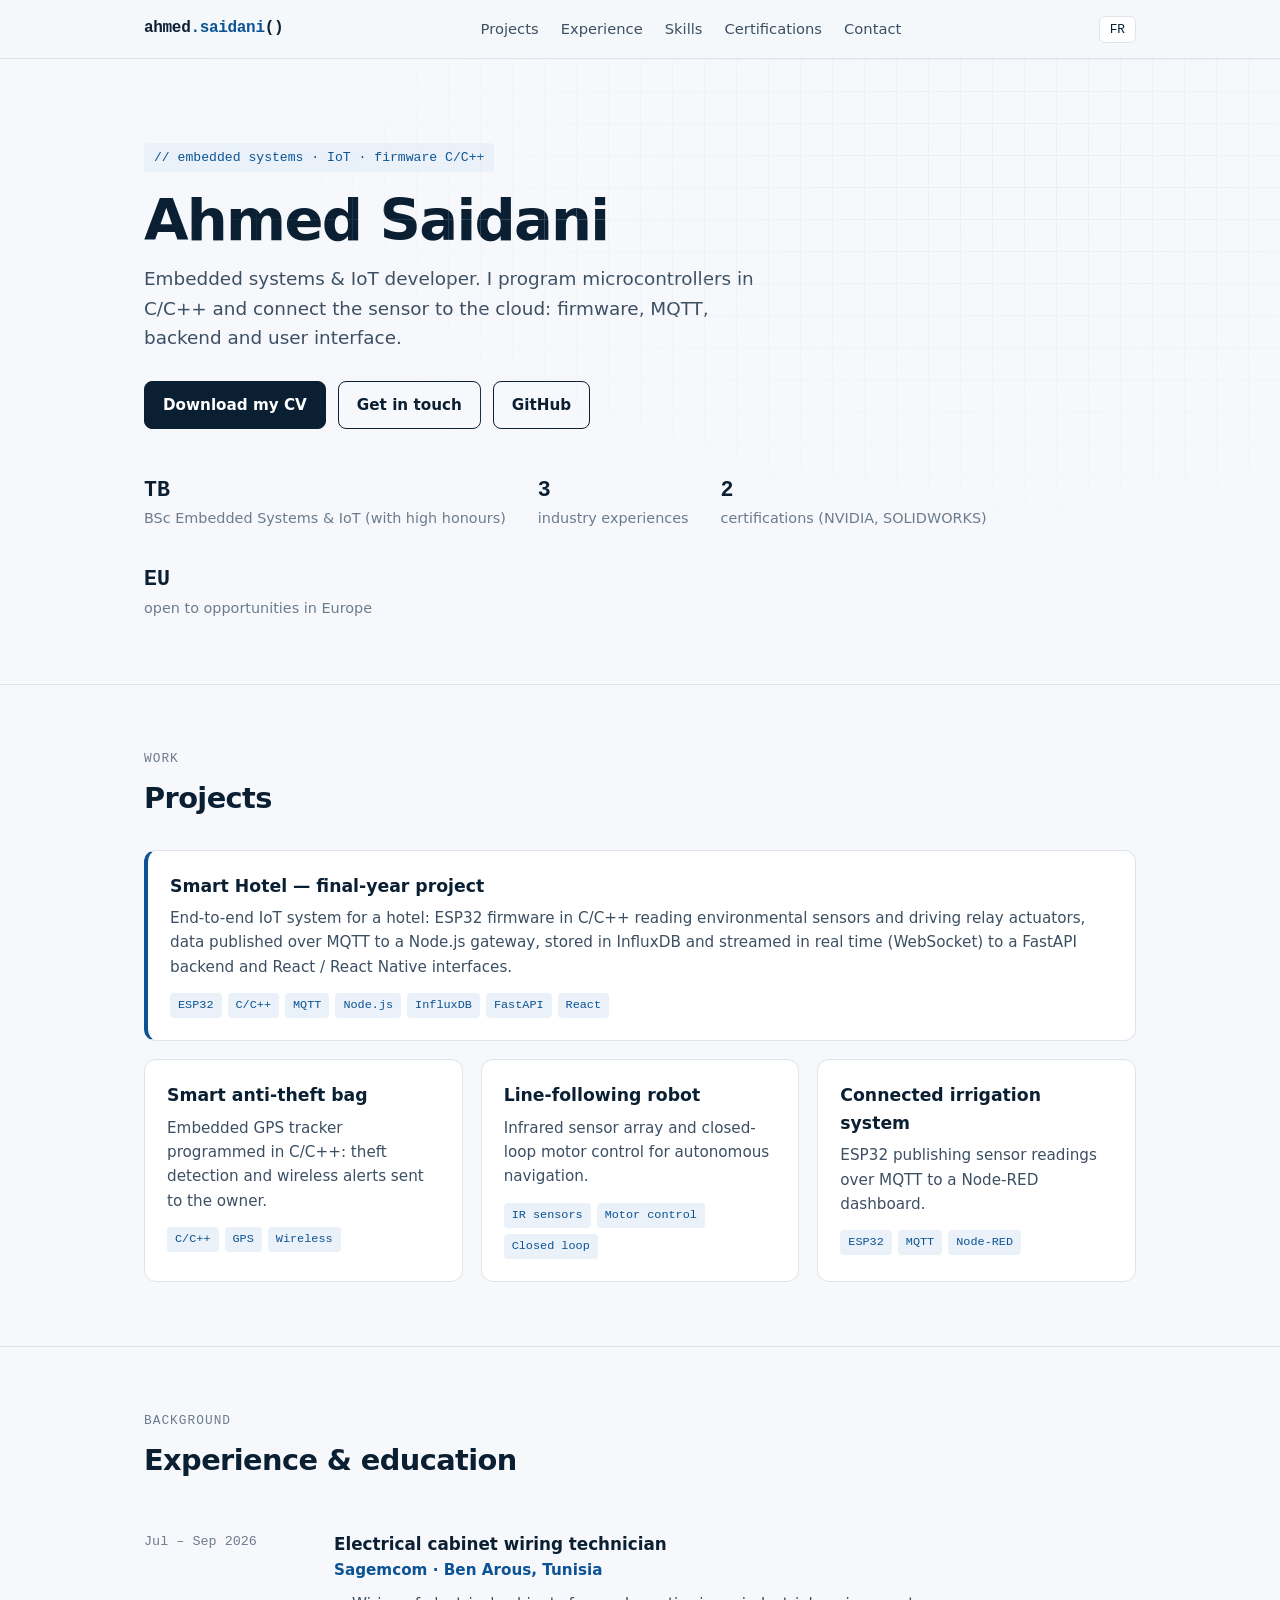
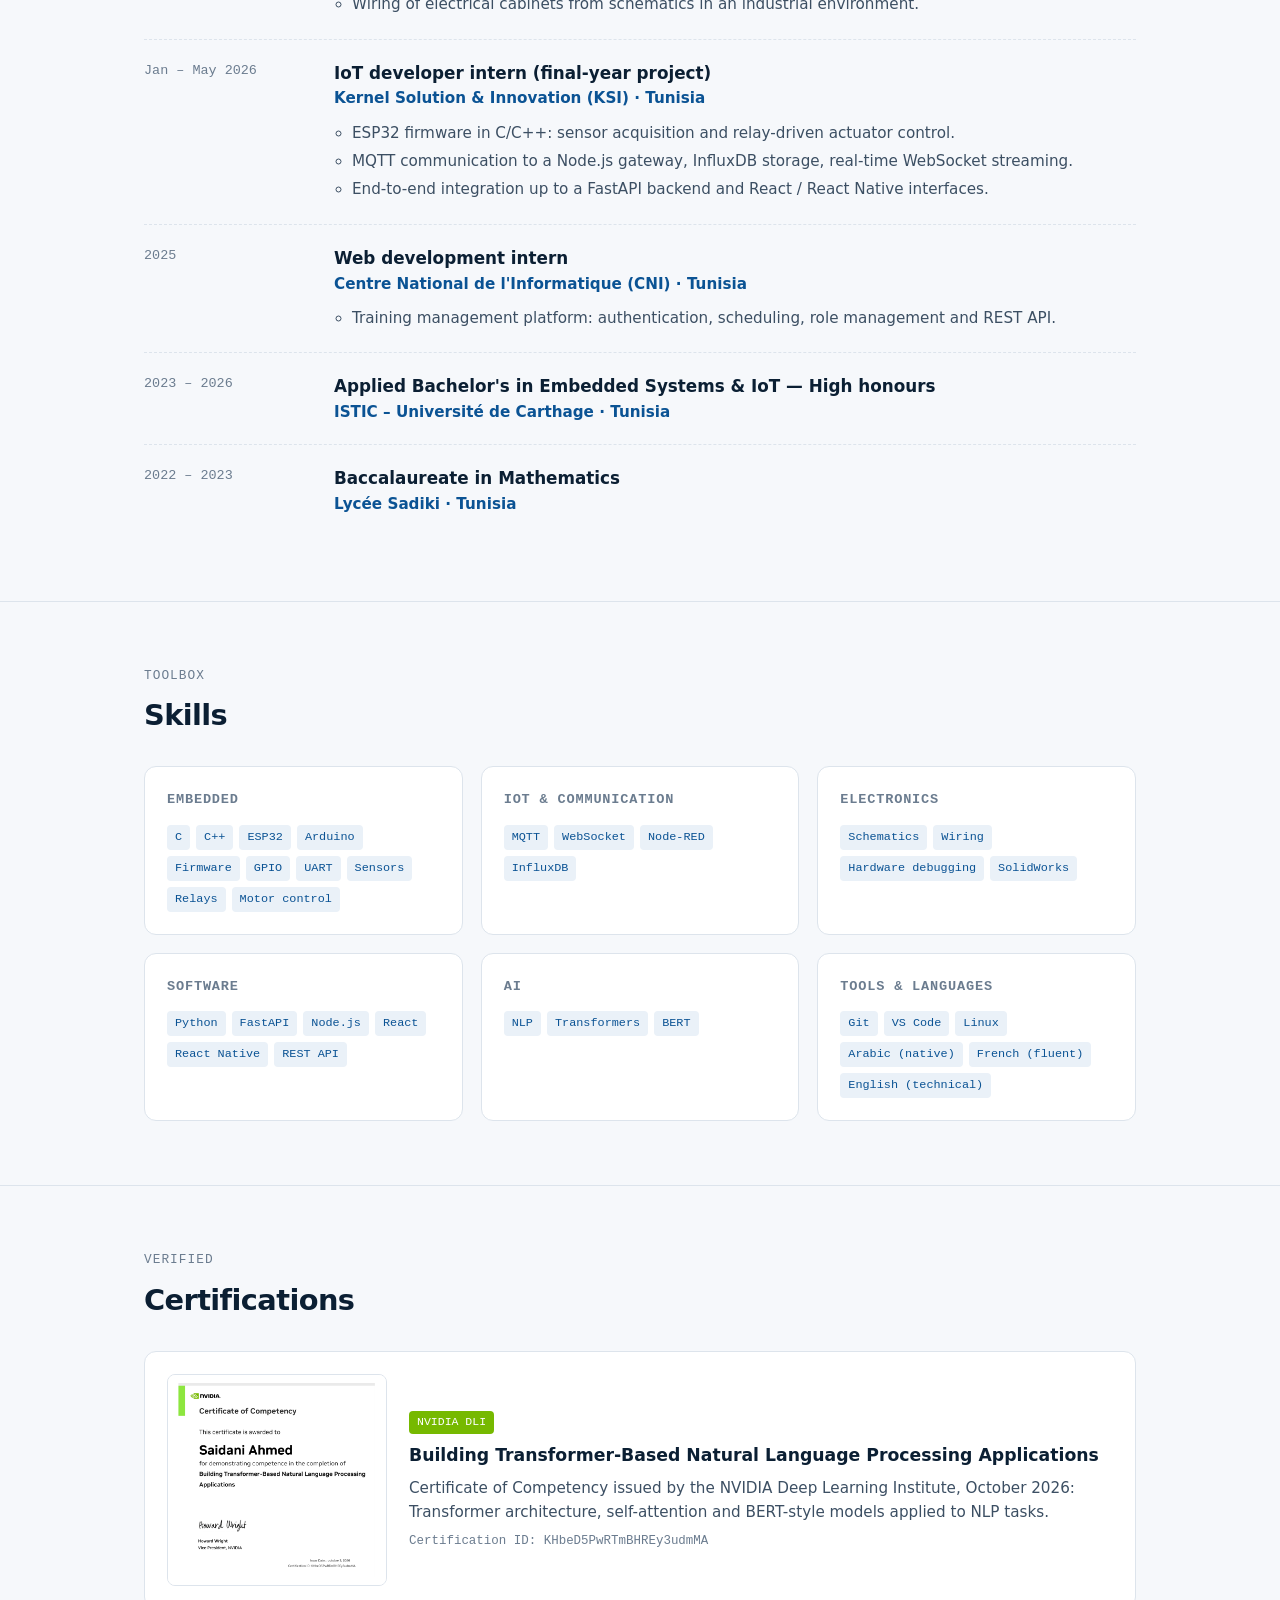
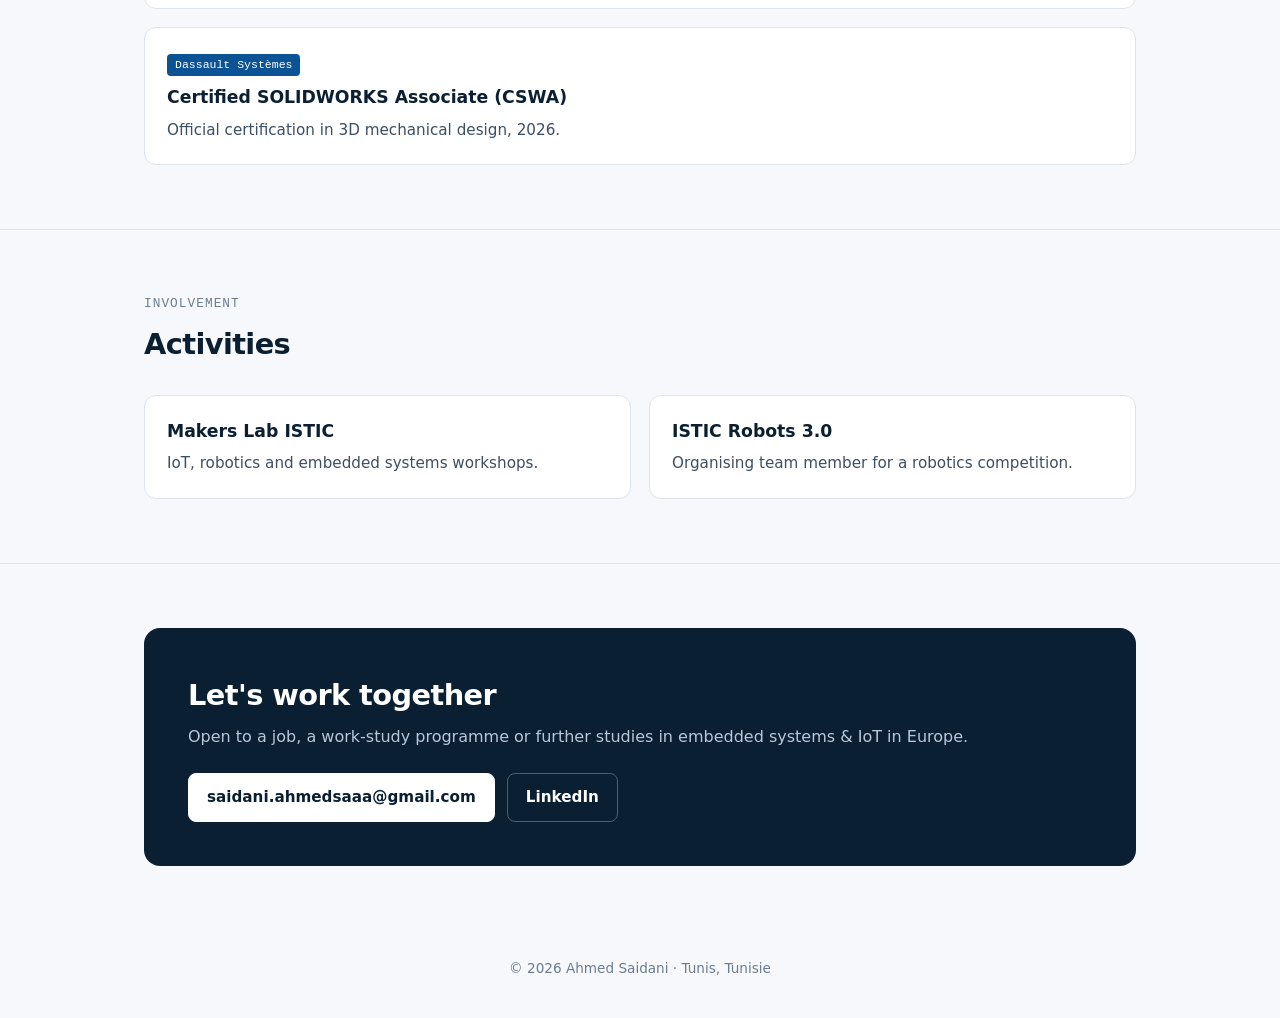
==== index.html @ 42b7e418 "Portfolio: site statique bilingue FR/EN, CV ATS et certificat NVIDIA Co-Authored-By: Claude Opus 5.5" ====
<!DOCTYPE html>
<html lang="fr" data-lang="fr">
<head>
<meta charset="utf-8">
<meta name="viewport" content="width=device-width, initial-scale=1">
<title>Ahmed Saidani — Développeur Systèmes Embarqués & IoT</title>
<meta name="description" content="Portfolio d'Ahmed Saidani, développeur systèmes embarqués et IoT : firmware C/C++ pour microcontrôleurs (ESP32, Arduino), MQTT, intégration capteurs-backend. Certifié NVIDIA DLI (NLP / Transformers).">
<meta name="keywords" content="systèmes embarqués, embedded systems, IoT, firmware, C, C++, ESP32, Arduino, MQTT, Node-RED, FastAPI, NVIDIA DLI, Transformers, NLP">
<meta name="author" content="Ahmed Saidani">
<meta property="og:type" content="profile">
<meta property="og:title" content="Ahmed Saidani — Systèmes Embarqués & IoT">
<meta property="og:description" content="Firmware C/C++ pour microcontrôleurs, IoT de bout en bout, certifié NVIDIA DLI.">
<meta name="theme-color" content="#0b1f33">
<script type="application/ld+json">
{
  "@context": "https://schema.org",
  "@type": "Person",
  "name": "Ahmed Saidani",
  "jobTitle": "Développeur Systèmes Embarqués & IoT",
  "email": "mailto:saidani.ahmedsaaa@gmail.com",
  "address": {"@type": "PostalAddress", "addressLocality": "Tunis", "addressCountry": "TN"},
  "alumniOf": [{"@type": "CollegeOrUniversity", "name": "ISTIC – Université de Carthage"}],
  "sameAs": ["https://github.com/Saidani-Ahmed", "https://www.linkedin.com/in/saidani-ahmed-47326326b"],
  "knowsAbout": ["Embedded systems", "IoT", "Firmware", "C", "C++", "ESP32", "Arduino", "MQTT", "Natural Language Processing"],
  "hasCredential": [
    {"@type": "EducationalOccupationalCredential", "name": "NVIDIA DLI — Building Transformer-Based Natural Language Processing Applications", "dateCreated": "2026-10-03"},
    {"@type": "EducationalOccupationalCredential", "name": "Certified SOLIDWORKS Associate (CSWA)", "dateCreated": "2026"}
  ]
}
</script>
<style>
  :root{
    --ink:#0b1f33; --ink-2:#3c4f63; --muted:#6b7c8f; --line:#dde4ec;
    --bg:#f6f8fb; --card:#ffffff; --accent:#0b5394; --accent-2:#76b900; --chip:#eaf1f8;
    --mono: ui-monospace, "SFMono-Regular", "JetBrains Mono", Menlo, Consolas, monospace;
    --sans: system-ui, -apple-system, "Segoe UI", Roboto, "Helvetica Neue", Arial, sans-serif;
  }
  *{box-sizing:border-box}
  html{scroll-behavior:smooth}
  body{margin:0;font-family:var(--sans);color:var(--ink);background:var(--bg);line-height:1.6;-webkit-font-smoothing:antialiased}
  html[data-lang="fr"] [lang="en"]:not(html){display:none}
  html[data-lang="en"] [lang="fr"]:not(html){display:none}
  a{color:var(--accent);text-decoration:none}
  a:hover{text-decoration:underline}
  .wrap{max-width:1040px;margin:0 auto;padding:0 24px}

  /* nav */
  header.nav{position:sticky;top:0;z-index:10;background:rgba(246,248,251,.9);backdrop-filter:blur(8px);border-bottom:1px solid var(--line)}
  header.nav .wrap{display:flex;align-items:center;justify-content:space-between;height:58px;gap:16px}
  .brand{font-family:var(--mono);font-weight:700;color:var(--ink);letter-spacing:-.02em}
  .brand span{color:var(--accent)}
  nav ul{display:flex;gap:22px;list-style:none;margin:0;padding:0;font-size:.92rem}
  nav a{color:var(--ink-2)}
  .lang{font-family:var(--mono);font-size:.8rem;border:1px solid var(--line);background:var(--card);border-radius:6px;padding:5px 10px;cursor:pointer;color:var(--ink)}
  @media (max-width:720px){nav ul{display:none}}

  /* hero */
  .hero{padding:84px 0 64px;position:relative;overflow:hidden}
  .hero::before{content:"";position:absolute;inset:0;background-image:
      linear-gradient(var(--line) 1px,transparent 1px),linear-gradient(90deg,var(--line) 1px,transparent 1px);
      background-size:32px 32px;opacity:.45;mask-image:radial-gradient(ellipse at 80% 20%,#000 0%,transparent 60%);pointer-events:none}
  .tag{font-family:var(--mono);font-size:.82rem;color:var(--accent);background:var(--chip);display:inline-block;padding:4px 10px;border-radius:4px}
  h1{font-size:clamp(2.3rem,5vw,3.6rem);line-height:1.08;margin:18px 0 12px;letter-spacing:-.03em}
  .lead{font-size:1.15rem;color:var(--ink-2);max-width:640px;margin:0 0 28px}
  .cta{display:flex;flex-wrap:wrap;gap:12px}
  .btn{display:inline-flex;align-items:center;gap:8px;padding:11px 18px;border-radius:8px;font-weight:600;font-size:.95rem;border:1px solid var(--ink)}
  .btn.primary{background:var(--ink);color:#fff}
  .btn.ghost{color:var(--ink);background:transparent}
  .btn:hover{text-decoration:none;transform:translateY(-1px)}
  .stats{display:flex;flex-wrap:wrap;gap:32px;margin-top:44px;font-size:.9rem;color:var(--muted)}
  .stats b{display:block;font-size:1.35rem;color:var(--ink);font-family:var(--mono)}

  /* sections */
  section{padding:64px 0;border-top:1px solid var(--line)}
  .kicker{font-family:var(--mono);font-size:.8rem;color:var(--muted);text-transform:uppercase;letter-spacing:.08em}
  h2{font-size:1.8rem;margin:6px 0 28px;letter-spacing:-.02em}
  .grid{display:grid;gap:18px}
  .g2{grid-template-columns:repeat(auto-fit,minmax(300px,1fr))}
  .g3{grid-template-columns:repeat(auto-fit,minmax(260px,1fr))}
  .card{background:var(--card);border:1px solid var(--line);border-radius:12px;padding:22px}
  .card h3{margin:0 0 6px;font-size:1.08rem}
  .card p{margin:0;color:var(--ink-2);font-size:.95rem}
  .chips{display:flex;flex-wrap:wrap;gap:6px;margin-top:14px}
  .chip{font-family:var(--mono);font-size:.74rem;background:var(--chip);color:var(--accent);padding:3px 8px;border-radius:4px}
  .featured{border-left:4px solid var(--accent);grid-column:1/-1}
  .tl ul li{padding:2px 0}
  @media (max-width:640px){.stats{display:grid;grid-template-columns:1fr 1fr;gap:20px}}

  /* timeline */
  .tl{list-style:none;margin:0;padding:0}
  .tl > li{display:grid;grid-template-columns:170px 1fr;gap:20px;padding:20px 0;border-bottom:1px dashed var(--line)}
  .tl > li:last-child{border-bottom:0}
  .when{font-family:var(--mono);font-size:.84rem;color:var(--muted)}
  .tl h3{margin:0;font-size:1.05rem}
  .tl .org{color:var(--accent);font-weight:600;font-size:.95rem}
  .tl ul{margin:8px 0 0;padding-left:18px;color:var(--ink-2);font-size:.95rem}
  @media (max-width:640px){.tl > li{grid-template-columns:1fr;gap:4px}}

  /* skills */
  .skill h3{font-family:var(--mono);font-size:.85rem;color:var(--muted);text-transform:uppercase;letter-spacing:.06em;margin-bottom:10px}

  /* certs */
  .cert{display:grid;grid-template-columns:220px 1fr;gap:22px;align-items:center}
  .cert img{width:100%;border:1px solid var(--line);border-radius:8px;display:block}
  .badge{display:inline-block;font-family:var(--mono);font-size:.72rem;color:#fff;background:var(--accent-2);padding:2px 8px;border-radius:4px;margin-bottom:8px}
  .id{font-family:var(--mono);font-size:.78rem;color:var(--muted);word-break:break-all;margin-top:8px}
  @media (max-width:640px){.cert{grid-template-columns:1fr}}

  /* contact */
  .contact{background:var(--ink);color:#fff;border-radius:16px;padding:44px;display:flex;flex-wrap:wrap;justify-content:space-between;gap:24px;align-items:center}
  .contact h2{margin:0 0 6px;color:#fff}
  .contact p{margin:0;color:#b9c7d6}
  .contact .btn.primary{background:#fff;color:var(--ink);border-color:#fff}
  .contact .btn.ghost{color:#fff;border-color:#4a6077}
  footer{padding:28px 0 40px;color:var(--muted);font-size:.85rem;text-align:center}
</style>
</head>
<body>

<header class="nav">
  <div class="wrap">
    <a class="brand" href="#top">ahmed<span>.saidani</span>()</a>
    <nav aria-label="Navigation">
      <ul>
        <li><a href="#projets"><span lang="fr">Projets</span><span lang="en">Projects</span></a></li>
        <li><a href="#experience"><span lang="fr">Expérience</span><span lang="en">Experience</span></a></li>
        <li><a href="#competences"><span lang="fr">Compétences</span><span lang="en">Skills</span></a></li>
        <li><a href="#certifications">Certifications</a></li>
        <li><a href="#contact">Contact</a></li>
      </ul>
    </nav>
    <button class="lang" id="langBtn" type="button" aria-label="Changer de langue / Switch language">EN</button>
  </div>
</header>

<main id="top">
  <div class="hero">
    <div class="wrap">
      <span class="tag">// embedded systems · IoT · firmware C/C++</span>
      <h1>Ahmed Saidani</h1>
      <p class="lead" lang="fr">Développeur systèmes embarqués &amp; IoT. Je programme des microcontrôleurs en C/C++ et je relie le capteur au cloud : firmware, MQTT, backend et interface.</p>
      <p class="lead" lang="en">Embedded systems &amp; IoT developer. I program microcontrollers in C/C++ and connect the sensor to the cloud: firmware, MQTT, backend and user interface.</p>
      <div class="cta">
        <a class="btn primary" href="assets/CV_Ahmed_Saidani.pdf" download><span lang="fr">Télécharger mon CV</span><span lang="en">Download my CV</span></a>
        <a class="btn ghost" href="#contact"><span lang="fr">Me contacter</span><span lang="en">Get in touch</span></a>
        <a class="btn ghost" href="https://github.com/Saidani-Ahmed" target="_blank" rel="noopener">GitHub</a>
      </div>
      <div class="stats">
        <div><b>TB</b><span lang="fr">Licence Systèmes Embarqués &amp; IoT</span><span lang="en">BSc Embedded Systems &amp; IoT (with high honours)</span></div>
        <div><b>3</b><span lang="fr">expériences en entreprise</span><span lang="en">industry experiences</span></div>
        <div><b>2</b><span lang="fr">certifications (NVIDIA, SOLIDWORKS)</span><span lang="en">certifications (NVIDIA, SOLIDWORKS)</span></div>
        <div><b>EU</b><span lang="fr">ouvert à une opportunité en Europe</span><span lang="en">open to opportunities in Europe</span></div>
      </div>
    </div>
  </div>

  <section id="projets">
    <div class="wrap">
      <div class="kicker"><span lang="fr">Réalisations</span><span lang="en">Work</span></div>
      <h2><span lang="fr">Projets</span><span lang="en">Projects</span></h2>
      <div class="grid g3">
        <article class="card featured">
          <h3>Smart Hotel <span lang="fr">— projet de fin d'études</span><span lang="en">— final-year project</span></h3>
          <p lang="fr">Système IoT complet pour un hôtel : firmware ESP32 en C/C++ qui lit des capteurs environnementaux et pilote des actionneurs par relais, données envoyées en MQTT à une passerelle Node.js, stockées dans InfluxDB et diffusées en temps réel (WebSocket) vers un backend FastAPI et des interfaces React / React Native.</p>
          <p lang="en">End-to-end IoT system for a hotel: ESP32 firmware in C/C++ reading environmental sensors and driving relay actuators, data published over MQTT to a Node.js gateway, stored in InfluxDB and streamed in real time (WebSocket) to a FastAPI backend and React / React Native interfaces.</p>
          <div class="chips"><span class="chip">ESP32</span><span class="chip">C/C++</span><span class="chip">MQTT</span><span class="chip">Node.js</span><span class="chip">InfluxDB</span><span class="chip">FastAPI</span><span class="chip">React</span></div>
        </article>
        <article class="card">
          <h3><span lang="fr">Sac anti-vol intelligent</span><span lang="en">Smart anti-theft bag</span></h3>
          <p lang="fr">Traceur GPS embarqué programmé en C/C++ : détection de vol et alertes sans fil envoyées au propriétaire.</p>
          <p lang="en">Embedded GPS tracker programmed in C/C++: theft detection and wireless alerts sent to the owner.</p>
          <div class="chips"><span class="chip">C/C++</span><span class="chip">GPS</span><span class="chip">Wireless</span></div>
        </article>
        <article class="card">
          <h3><span lang="fr">Robot suiveur de ligne</span><span lang="en">Line-following robot</span></h3>
          <p lang="fr">Barre de capteurs infrarouges et régulation moteur en boucle fermée pour une navigation autonome.</p>
          <p lang="en">Infrared sensor array and closed-loop motor control for autonomous navigation.</p>
          <div class="chips"><span class="chip">IR sensors</span><span class="chip">Motor control</span><span class="chip">Closed loop</span></div>
        </article>
        <article class="card">
          <h3><span lang="fr">Système d'irrigation connecté</span><span lang="en">Connected irrigation system</span></h3>
          <p lang="fr">ESP32 qui publie les mesures des capteurs en MQTT vers un tableau de bord Node-RED.</p>
          <p lang="en">ESP32 publishing sensor readings over MQTT to a Node-RED dashboard.</p>
          <div class="chips"><span class="chip">ESP32</span><span class="chip">MQTT</span><span class="chip">Node-RED</span></div>
        </article>
      </div>
    </div>
  </section>

  <section id="experience">
    <div class="wrap">
      <div class="kicker"><span lang="fr">Parcours</span><span lang="en">Background</span></div>
      <h2><span lang="fr">Expérience &amp; formation</span><span lang="en">Experience &amp; education</span></h2>
      <ul class="tl">
        <li>
          <div class="when"><span lang="fr">Juil. – Sept. 2026</span><span lang="en">Jul – Sep 2026</span></div>
          <div>
            <h3><span lang="fr">Technicien câblage d'armoires électriques</span><span lang="en">Electrical cabinet wiring technician</span></h3>
            <div class="org">Sagemcom · Ben Arous, <span lang="fr">Tunisie</span><span lang="en">Tunisia</span></div>
            <ul>
              <li lang="fr">Câblage d'armoires électriques à partir de schémas en environnement industriel.</li>
              <li lang="en">Wiring of electrical cabinets from schematics in an industrial environment.</li>
            </ul>
          </div>
        </li>
        <li>
          <div class="when"><span lang="fr">Janv. – Mai 2026</span><span lang="en">Jan – May 2026</span></div>
          <div>
            <h3><span lang="fr">Stagiaire développeur IoT (PFE)</span><span lang="en">IoT developer intern (final-year project)</span></h3>
            <div class="org">Kernel Solution &amp; Innovation (KSI) · <span lang="fr">Tunisie</span><span lang="en">Tunisia</span></div>
            <ul lang="fr">
              <li>Firmware ESP32 en C/C++ : acquisition de capteurs et commande d'actionneurs par relais.</li>
              <li>Communication MQTT vers une passerelle Node.js, stockage InfluxDB, temps réel WebSocket.</li>
              <li>Intégration de bout en bout jusqu'au backend FastAPI et aux interfaces React / React Native.</li>
            </ul>
            <ul lang="en">
              <li>ESP32 firmware in C/C++: sensor acquisition and relay-driven actuator control.</li>
              <li>MQTT communication to a Node.js gateway, InfluxDB storage, real-time WebSocket streaming.</li>
              <li>End-to-end integration up to a FastAPI backend and React / React Native interfaces.</li>
            </ul>
          </div>
        </li>
        <li>
          <div class="when">2025</div>
          <div>
            <h3><span lang="fr">Stagiaire développement web</span><span lang="en">Web development intern</span></h3>
            <div class="org">Centre National de l'Informatique (CNI) · <span lang="fr">Tunisie</span><span lang="en">Tunisia</span></div>
            <ul>
              <li lang="fr">Plateforme de gestion des formations : authentification, planification, gestion des rôles et API REST.</li>
              <li lang="en">Training management platform: authentication, scheduling, role management and REST API.</li>
            </ul>
          </div>
        </li>
        <li>
          <div class="when">2023 – 2026</div>
          <div>
            <h3><span lang="fr">Licence Appliquée en Systèmes Embarqués &amp; IoT — Mention Très Bien</span><span lang="en">Applied Bachelor's in Embedded Systems &amp; IoT — High honours</span></h3>
            <div class="org">ISTIC – Université de Carthage · <span lang="fr">Tunisie</span><span lang="en">Tunisia</span></div>
          </div>
        </li>
        <li>
          <div class="when">2022 – 2023</div>
          <div>
            <h3><span lang="fr">Baccalauréat Mathématiques</span><span lang="en">Baccalaureate in Mathematics</span></h3>
            <div class="org">Lycée Sadiki · <span lang="fr">Tunisie</span><span lang="en">Tunisia</span></div>
          </div>
        </li>
      </ul>
    </div>
  </section>

  <section id="competences">
    <div class="wrap">
      <div class="kicker"><span lang="fr">Boîte à outils</span><span lang="en">Toolbox</span></div>
      <h2><span lang="fr">Compétences</span><span lang="en">Skills</span></h2>
      <div class="grid g3">
        <div class="card skill"><h3><span lang="fr">Embarqué</span><span lang="en">Embedded</span></h3>
          <div class="chips"><span class="chip">C</span><span class="chip">C++</span><span class="chip">ESP32</span><span class="chip">Arduino</span><span class="chip">Firmware</span><span class="chip">GPIO</span><span class="chip">UART</span><span class="chip">Sensors</span><span class="chip">Relays</span><span class="chip">Motor control</span></div></div>
        <div class="card skill"><h3>IoT &amp; communication</h3>
          <div class="chips"><span class="chip">MQTT</span><span class="chip">WebSocket</span><span class="chip">Node-RED</span><span class="chip">InfluxDB</span></div></div>
        <div class="card skill"><h3><span lang="fr">Électronique</span><span lang="en">Electronics</span></h3>
          <div class="chips"><span class="chip">Schematics</span><span class="chip">Wiring</span><span class="chip">Hardware debugging</span><span class="chip">SolidWorks</span></div></div>
        <div class="card skill"><h3><span lang="fr">Logiciel</span><span lang="en">Software</span></h3>
          <div class="chips"><span class="chip">Python</span><span class="chip">FastAPI</span><span class="chip">Node.js</span><span class="chip">React</span><span class="chip">React Native</span><span class="chip">REST API</span></div></div>
        <div class="card skill"><h3><span lang="fr">IA</span><span lang="en">AI</span></h3>
          <div class="chips"><span class="chip">NLP</span><span class="chip">Transformers</span><span class="chip">BERT</span></div></div>
        <div class="card skill"><h3><span lang="fr">Outils &amp; langues</span><span lang="en">Tools &amp; languages</span></h3>
          <div class="chips"><span class="chip">Git</span><span class="chip">VS Code</span><span class="chip">Linux</span><span class="chip" lang="fr">Arabe natif</span><span class="chip" lang="en">Arabic (native)</span><span class="chip" lang="fr">Français courant</span><span class="chip" lang="en">French (fluent)</span><span class="chip" lang="fr">Anglais technique</span><span class="chip" lang="en">English (technical)</span></div></div>
      </div>
    </div>
  </section>

  <section id="certifications">
    <div class="wrap">
      <div class="kicker"><span lang="fr">Validé</span><span lang="en">Verified</span></div>
      <h2>Certifications</h2>
      <div class="grid">
        <div class="card cert">
          <a href="assets/certificat-nvidia-nlp.png" target="_blank" rel="noopener"><img src="assets/certificat-nvidia-nlp.png" alt="Certificat NVIDIA DLI — Building Transformer-Based NLP Applications" loading="lazy"></a>
          <div>
            <span class="badge">NVIDIA DLI</span>
            <h3>Building Transformer-Based Natural Language Processing Applications</h3>
            <p lang="fr">Certificate of Competency délivré par le NVIDIA Deep Learning Institute, octobre 2026 : architecture Transformer, auto-attention et modèles de type BERT appliqués à des tâches de NLP.</p>
            <p lang="en">Certificate of Competency issued by the NVIDIA Deep Learning Institute, October 2026: Transformer architecture, self-attention and BERT-style models applied to NLP tasks.</p>
            <div class="id">Certification ID: KHbeD5PwRTmBHREy3udmMA</div>
          </div>
        </div>
        <div class="card">
          <span class="badge" style="background:var(--accent)">Dassault Systèmes</span>
          <h3>Certified SOLIDWORKS Associate (CSWA)</h3>
          <p lang="fr">Certification officielle en conception mécanique 3D, 2026.</p>
          <p lang="en">Official certification in 3D mechanical design, 2026.</p>
        </div>
      </div>
    </div>
  </section>

  <section id="activites">
    <div class="wrap">
      <div class="kicker"><span lang="fr">Engagement</span><span lang="en">Involvement</span></div>
      <h2><span lang="fr">Activités</span><span lang="en">Activities</span></h2>
      <div class="grid g2">
        <div class="card"><h3>Makers Lab ISTIC</h3>
          <p lang="fr">Ateliers IoT, robotique et systèmes embarqués.</p>
          <p lang="en">IoT, robotics and embedded systems workshops.</p></div>
        <div class="card"><h3>ISTIC Robots 3.0</h3>
          <p lang="fr">Membre de l'équipe d'organisation d'une compétition de robotique.</p>
          <p lang="en">Organising team member for a robotics competition.</p></div>
      </div>
    </div>
  </section>

  <section id="contact">
    <div class="wrap">
      <div class="contact">
        <div>
          <h2><span lang="fr">Travaillons ensemble</span><span lang="en">Let's work together</span></h2>
          <p lang="fr">Ouvert à un poste, une alternance ou une poursuite d'études en systèmes embarqués &amp; IoT en Europe.</p>
          <p lang="en">Open to a job, a work-study programme or further studies in embedded systems &amp; IoT in Europe.</p>
        </div>
        <div class="cta">
          <a class="btn primary" href="mailto:saidani.ahmedsaaa@gmail.com">saidani.ahmedsaaa@gmail.com</a>
          <a class="btn ghost" href="https://www.linkedin.com/in/saidani-ahmed-47326326b" target="_blank" rel="noopener">LinkedIn</a>
        </div>
      </div>
    </div>
  </section>
</main>

<footer>© <span id="year">2026</span> Ahmed Saidani · Tunis, Tunisie</footer>

<script>
  (function(){
    var root = document.documentElement, btn = document.getElementById('langBtn');
    function setLang(l){
      root.setAttribute('data-lang', l); root.setAttribute('lang', l);
      btn.textContent = l === 'fr' ? 'EN' : 'FR';
      document.title = l === 'fr' ? 'Ahmed Saidani — Développeur Systèmes Embarqués & IoT' : 'Ahmed Saidani — Embedded Systems & IoT Developer';
      try { localStorage.setItem('lang', l); } catch(e){}
    }
    var saved = null;
    try { saved = localStorage.getItem('lang'); } catch(e){}
    var initial = saved || ((navigator.language || 'fr').slice(0,2) === 'fr' ? 'fr' : 'en');
    setLang(initial);
    btn.addEventListener('click', function(){ setLang(root.getAttribute('data-lang') === 'fr' ? 'en' : 'fr'); });
    document.getElementById('year').textContent = new Date().getFullYear();
  })();
</script>
</body>
</html>
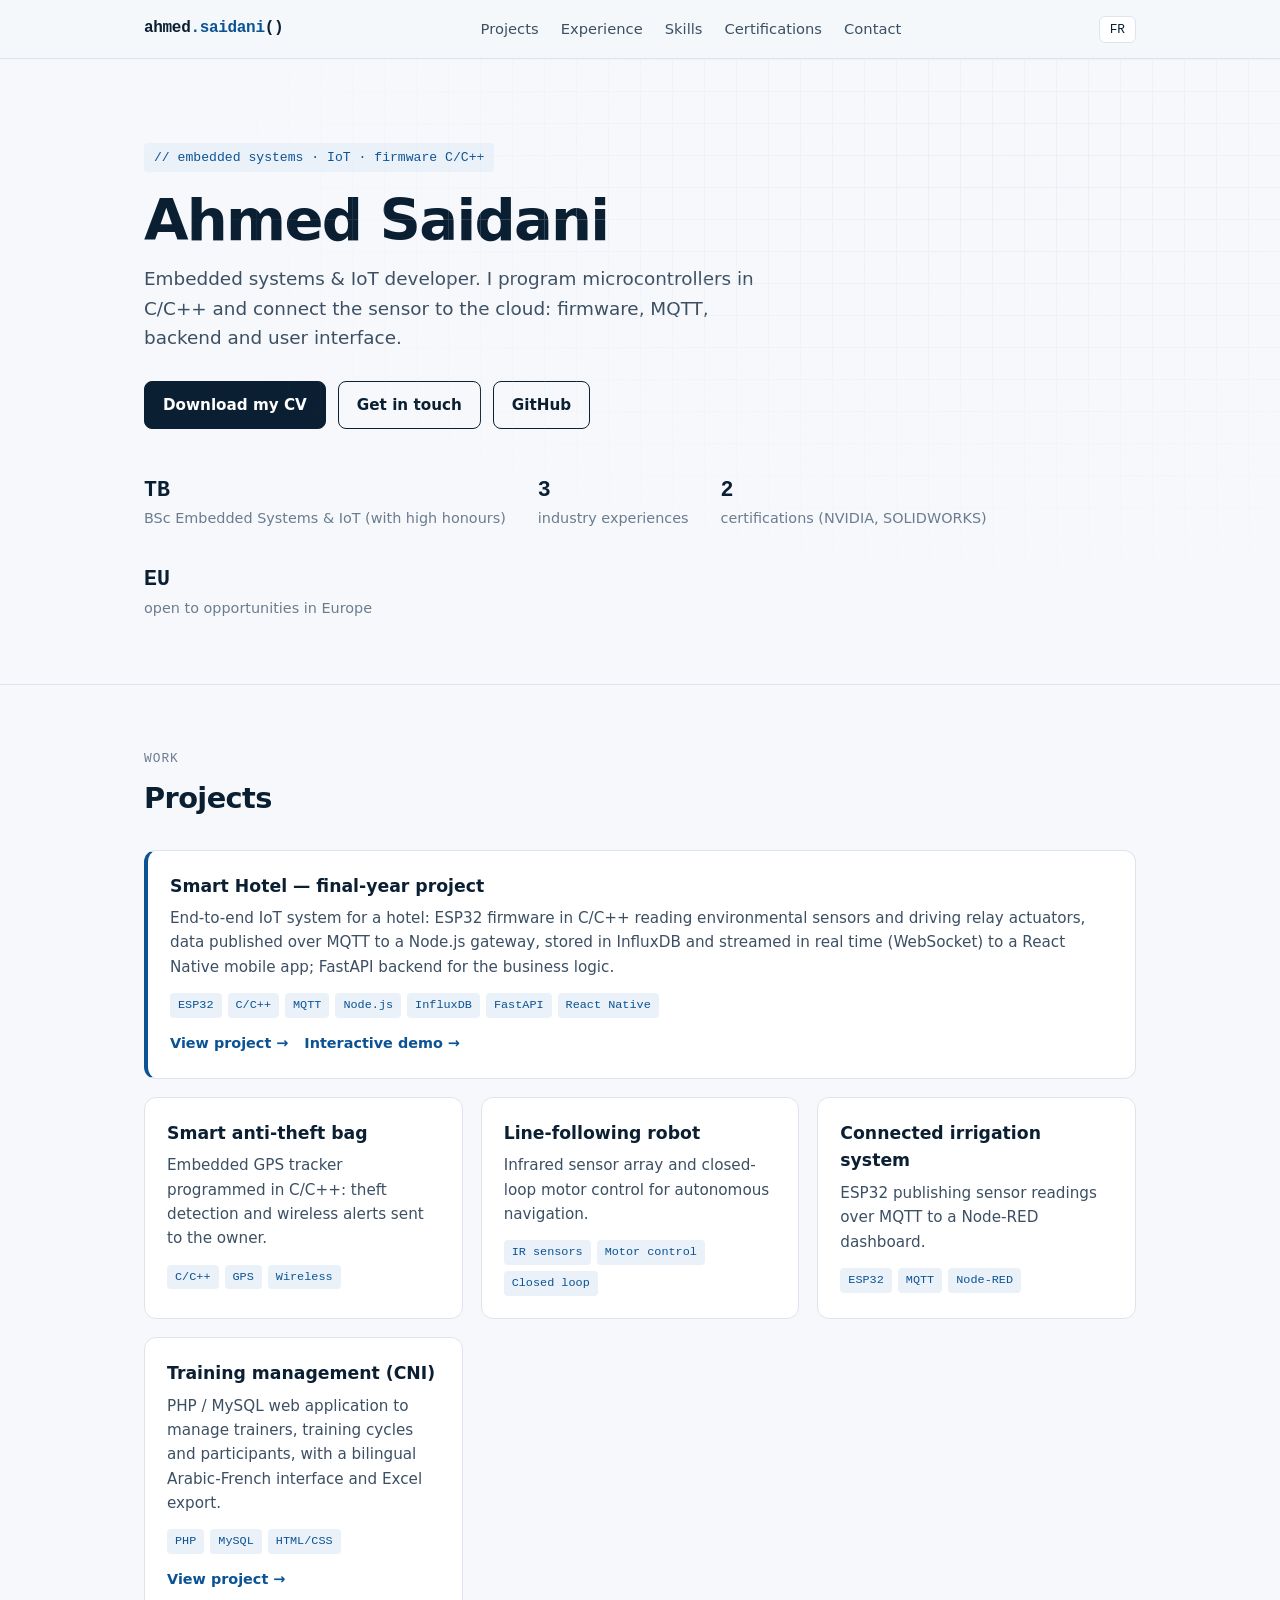
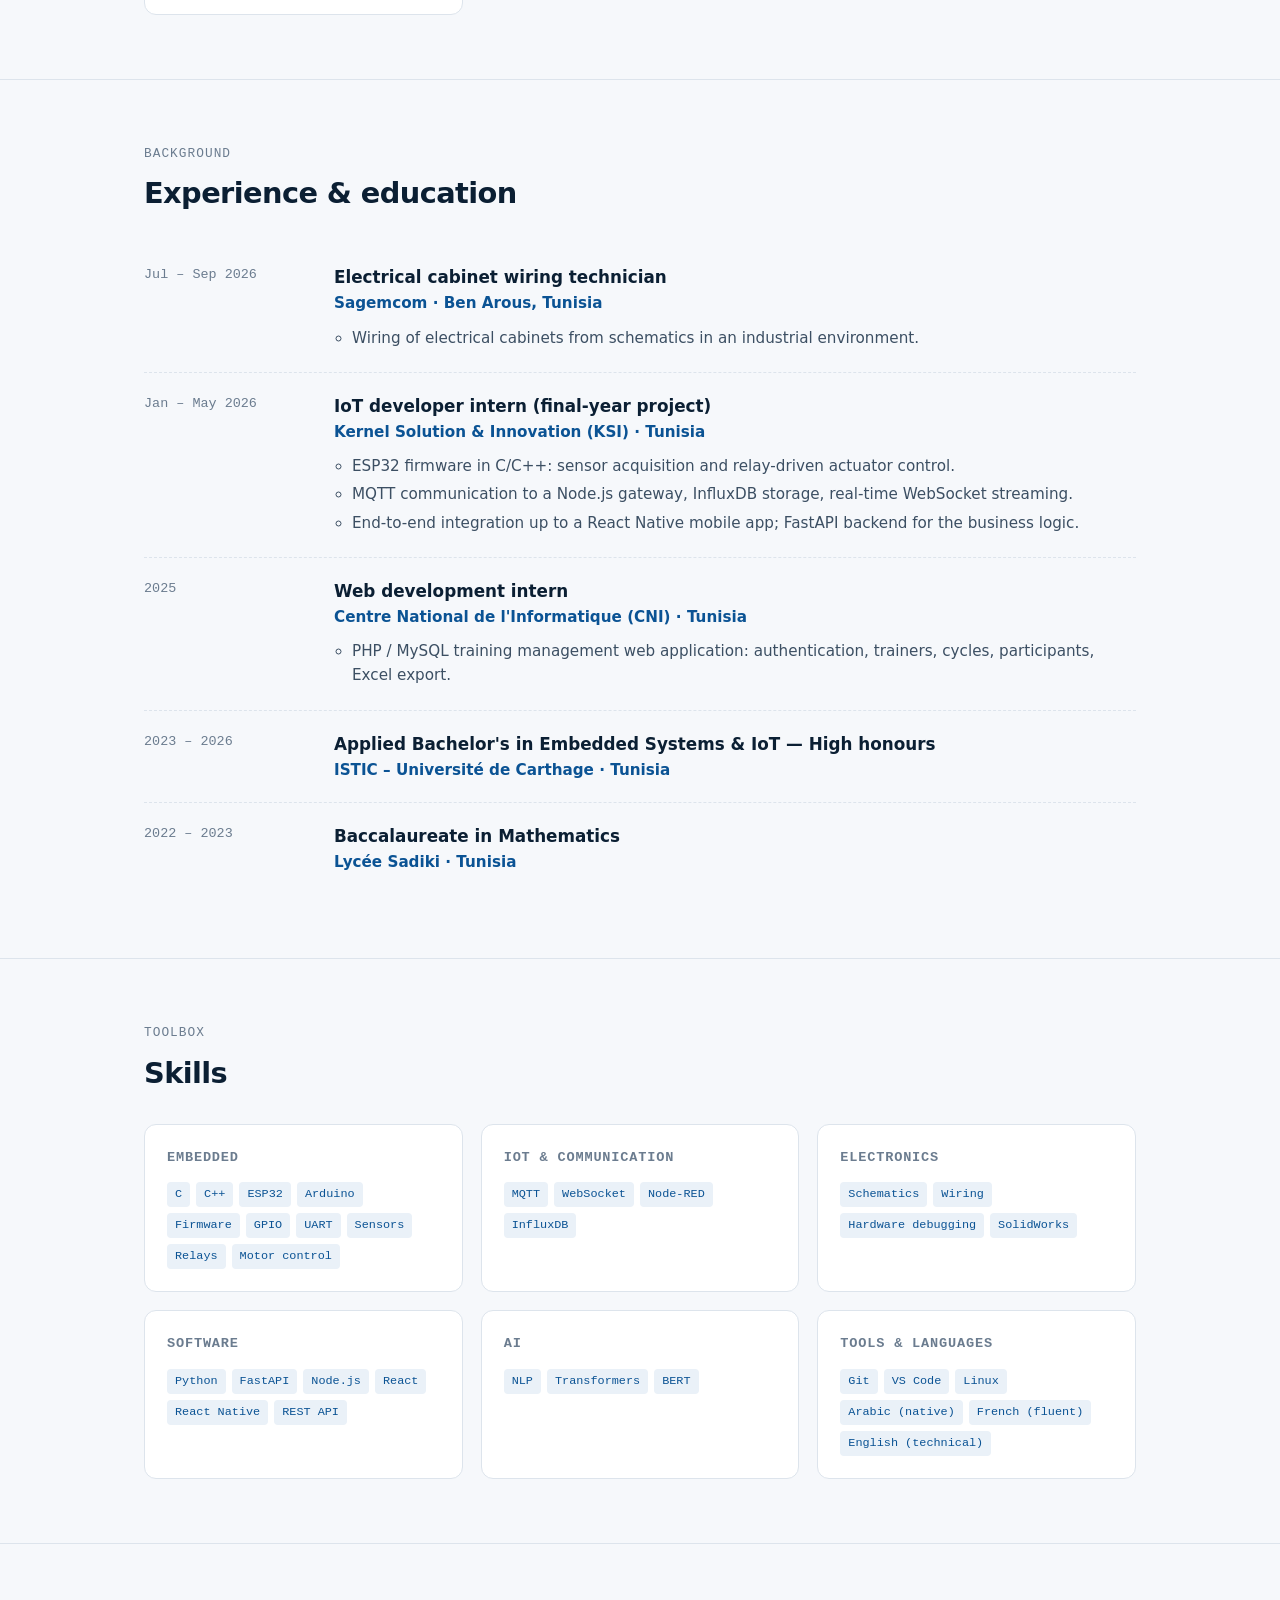
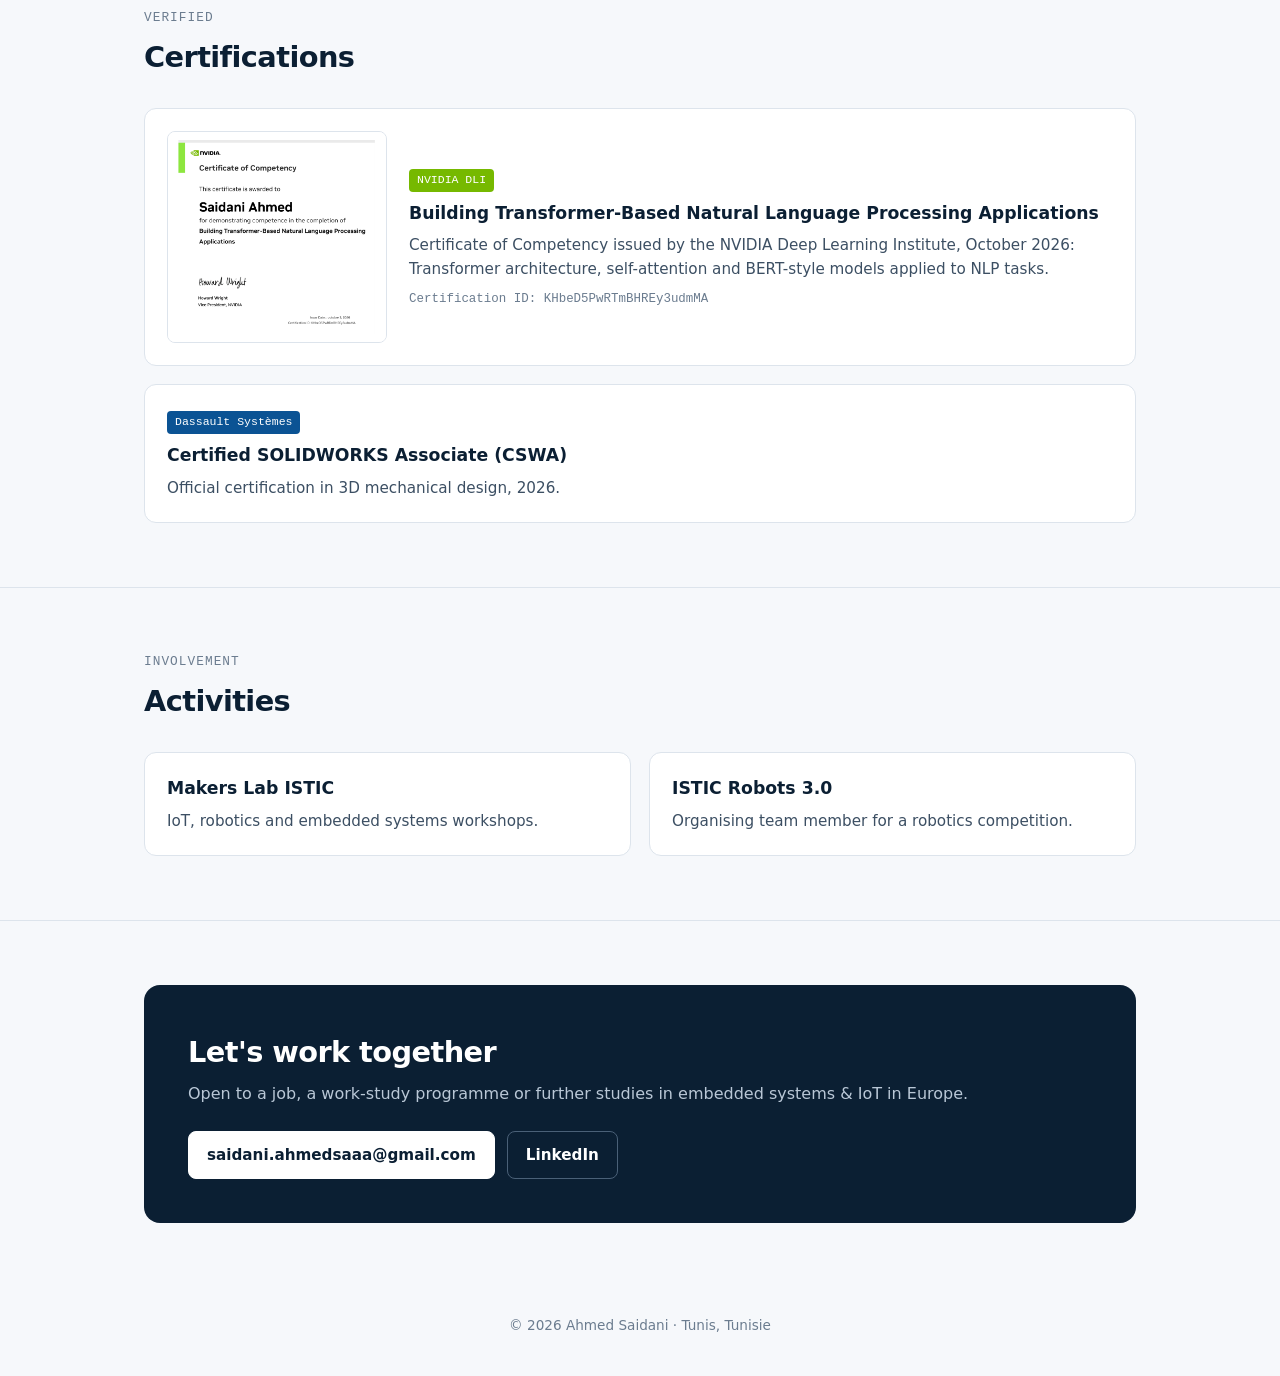
==== commit 758e9a59: "Pages projet Smart Hotel et Gestion des formations, démo interactive, CV mis à jour Co-Authored-By: " ====
--- a/index.html
+++ b/index.html
@@ -1,5 +1,5 @@
 <!DOCTYPE html>
-<html lang="fr" data-lang="fr">
+<html lang="fr" data-lang="fr" data-title-fr="Ahmed Saidani — Développeur Systèmes Embarqués &amp; IoT" data-title-en="Ahmed Saidani — Embedded Systems &amp; IoT Developer">
 <head>
 <meta charset="utf-8">
 <meta name="viewport" content="width=device-width, initial-scale=1">
@@ -28,92 +28,7 @@
   ]
 }
 </script>
-<style>
-  :root{
-    --ink:#0b1f33; --ink-2:#3c4f63; --muted:#6b7c8f; --line:#dde4ec;
-    --bg:#f6f8fb; --card:#ffffff; --accent:#0b5394; --accent-2:#76b900; --chip:#eaf1f8;
-    --mono: ui-monospace, "SFMono-Regular", "JetBrains Mono", Menlo, Consolas, monospace;
-    --sans: system-ui, -apple-system, "Segoe UI", Roboto, "Helvetica Neue", Arial, sans-serif;
-  }
-  *{box-sizing:border-box}
-  html{scroll-behavior:smooth}
-  body{margin:0;font-family:var(--sans);color:var(--ink);background:var(--bg);line-height:1.6;-webkit-font-smoothing:antialiased}
-  html[data-lang="fr"] [lang="en"]:not(html){display:none}
-  html[data-lang="en"] [lang="fr"]:not(html){display:none}
-  a{color:var(--accent);text-decoration:none}
-  a:hover{text-decoration:underline}
-  .wrap{max-width:1040px;margin:0 auto;padding:0 24px}
-
-  /* nav */
-  header.nav{position:sticky;top:0;z-index:10;background:rgba(246,248,251,.9);backdrop-filter:blur(8px);border-bottom:1px solid var(--line)}
-  header.nav .wrap{display:flex;align-items:center;justify-content:space-between;height:58px;gap:16px}
-  .brand{font-family:var(--mono);font-weight:700;color:var(--ink);letter-spacing:-.02em}
-  .brand span{color:var(--accent)}
-  nav ul{display:flex;gap:22px;list-style:none;margin:0;padding:0;font-size:.92rem}
-  nav a{color:var(--ink-2)}
-  .lang{font-family:var(--mono);font-size:.8rem;border:1px solid var(--line);background:var(--card);border-radius:6px;padding:5px 10px;cursor:pointer;color:var(--ink)}
-  @media (max-width:720px){nav ul{display:none}}
-
-  /* hero */
-  .hero{padding:84px 0 64px;position:relative;overflow:hidden}
-  .hero::before{content:"";position:absolute;inset:0;background-image:
-      linear-gradient(var(--line) 1px,transparent 1px),linear-gradient(90deg,var(--line) 1px,transparent 1px);
-      background-size:32px 32px;opacity:.45;mask-image:radial-gradient(ellipse at 80% 20%,#000 0%,transparent 60%);pointer-events:none}
-  .tag{font-family:var(--mono);font-size:.82rem;color:var(--accent);background:var(--chip);display:inline-block;padding:4px 10px;border-radius:4px}
-  h1{font-size:clamp(2.3rem,5vw,3.6rem);line-height:1.08;margin:18px 0 12px;letter-spacing:-.03em}
-  .lead{font-size:1.15rem;color:var(--ink-2);max-width:640px;margin:0 0 28px}
-  .cta{display:flex;flex-wrap:wrap;gap:12px}
-  .btn{display:inline-flex;align-items:center;gap:8px;padding:11px 18px;border-radius:8px;font-weight:600;font-size:.95rem;border:1px solid var(--ink)}
-  .btn.primary{background:var(--ink);color:#fff}
-  .btn.ghost{color:var(--ink);background:transparent}
-  .btn:hover{text-decoration:none;transform:translateY(-1px)}
-  .stats{display:flex;flex-wrap:wrap;gap:32px;margin-top:44px;font-size:.9rem;color:var(--muted)}
-  .stats b{display:block;font-size:1.35rem;color:var(--ink);font-family:var(--mono)}
-
-  /* sections */
-  section{padding:64px 0;border-top:1px solid var(--line)}
-  .kicker{font-family:var(--mono);font-size:.8rem;color:var(--muted);text-transform:uppercase;letter-spacing:.08em}
-  h2{font-size:1.8rem;margin:6px 0 28px;letter-spacing:-.02em}
-  .grid{display:grid;gap:18px}
-  .g2{grid-template-columns:repeat(auto-fit,minmax(300px,1fr))}
-  .g3{grid-template-columns:repeat(auto-fit,minmax(260px,1fr))}
-  .card{background:var(--card);border:1px solid var(--line);border-radius:12px;padding:22px}
-  .card h3{margin:0 0 6px;font-size:1.08rem}
-  .card p{margin:0;color:var(--ink-2);font-size:.95rem}
-  .chips{display:flex;flex-wrap:wrap;gap:6px;margin-top:14px}
-  .chip{font-family:var(--mono);font-size:.74rem;background:var(--chip);color:var(--accent);padding:3px 8px;border-radius:4px}
-  .featured{border-left:4px solid var(--accent);grid-column:1/-1}
-  .tl ul li{padding:2px 0}
-  @media (max-width:640px){.stats{display:grid;grid-template-columns:1fr 1fr;gap:20px}}
-
-  /* timeline */
-  .tl{list-style:none;margin:0;padding:0}
-  .tl > li{display:grid;grid-template-columns:170px 1fr;gap:20px;padding:20px 0;border-bottom:1px dashed var(--line)}
-  .tl > li:last-child{border-bottom:0}
-  .when{font-family:var(--mono);font-size:.84rem;color:var(--muted)}
-  .tl h3{margin:0;font-size:1.05rem}
-  .tl .org{color:var(--accent);font-weight:600;font-size:.95rem}
-  .tl ul{margin:8px 0 0;padding-left:18px;color:var(--ink-2);font-size:.95rem}
-  @media (max-width:640px){.tl > li{grid-template-columns:1fr;gap:4px}}
-
-  /* skills */
-  .skill h3{font-family:var(--mono);font-size:.85rem;color:var(--muted);text-transform:uppercase;letter-spacing:.06em;margin-bottom:10px}
-
-  /* certs */
-  .cert{display:grid;grid-template-columns:220px 1fr;gap:22px;align-items:center}
-  .cert img{width:100%;border:1px solid var(--line);border-radius:8px;display:block}
-  .badge{display:inline-block;font-family:var(--mono);font-size:.72rem;color:#fff;background:var(--accent-2);padding:2px 8px;border-radius:4px;margin-bottom:8px}
-  .id{font-family:var(--mono);font-size:.78rem;color:var(--muted);word-break:break-all;margin-top:8px}
-  @media (max-width:640px){.cert{grid-template-columns:1fr}}
-
-  /* contact */
-  .contact{background:var(--ink);color:#fff;border-radius:16px;padding:44px;display:flex;flex-wrap:wrap;justify-content:space-between;gap:24px;align-items:center}
-  .contact h2{margin:0 0 6px;color:#fff}
-  .contact p{margin:0;color:#b9c7d6}
-  .contact .btn.primary{background:#fff;color:var(--ink);border-color:#fff}
-  .contact .btn.ghost{color:#fff;border-color:#4a6077}
-  footer{padding:28px 0 40px;color:var(--muted);font-size:.85rem;text-align:center}
-</style>
+<link rel="stylesheet" href="assets/site.css">
 </head>
 <body>
 
@@ -158,12 +73,13 @@
     <div class="wrap">
       <div class="kicker"><span lang="fr">Réalisations</span><span lang="en">Work</span></div>
       <h2><span lang="fr">Projets</span><span lang="en">Projects</span></h2>
-      <div class="grid g3">
+      <div class="grid g2">
         <article class="card featured">
           <h3>Smart Hotel <span lang="fr">— projet de fin d'études</span><span lang="en">— final-year project</span></h3>
-          <p lang="fr">Système IoT complet pour un hôtel : firmware ESP32 en C/C++ qui lit des capteurs environnementaux et pilote des actionneurs par relais, données envoyées en MQTT à une passerelle Node.js, stockées dans InfluxDB et diffusées en temps réel (WebSocket) vers un backend FastAPI et des interfaces React / React Native.</p>
-          <p lang="en">End-to-end IoT system for a hotel: ESP32 firmware in C/C++ reading environmental sensors and driving relay actuators, data published over MQTT to a Node.js gateway, stored in InfluxDB and streamed in real time (WebSocket) to a FastAPI backend and React / React Native interfaces.</p>
-          <div class="chips"><span class="chip">ESP32</span><span class="chip">C/C++</span><span class="chip">MQTT</span><span class="chip">Node.js</span><span class="chip">InfluxDB</span><span class="chip">FastAPI</span><span class="chip">React</span></div>
+          <p lang="fr">Système IoT complet pour un hôtel : firmware ESP32 en C/C++ qui lit des capteurs environnementaux et pilote des actionneurs par relais, données envoyées en MQTT à une passerelle Node.js, stockées dans InfluxDB et diffusées en temps réel (WebSocket) vers une application mobile React Native ; backend FastAPI pour la logique métier.</p>
+          <p lang="en">End-to-end IoT system for a hotel: ESP32 firmware in C/C++ reading environmental sensors and driving relay actuators, data published over MQTT to a Node.js gateway, stored in InfluxDB and streamed in real time (WebSocket) to a React Native mobile app; FastAPI backend for the business logic.</p>
+          <div class="chips"><span class="chip">ESP32</span><span class="chip">C/C++</span><span class="chip">MQTT</span><span class="chip">Node.js</span><span class="chip">InfluxDB</span><span class="chip">FastAPI</span><span class="chip">React Native</span></div>
+          <a class="more" href="projets/smart-hotel.html"><span lang="fr">Voir le projet →</span><span lang="en">View project →</span></a><a class="more" href="demo/smart-hotel.html"><span lang="fr">Démo interactive →</span><span lang="en">Interactive demo →</span></a>
         </article>
         <article class="card">
           <h3><span lang="fr">Sac anti-vol intelligent</span><span lang="en">Smart anti-theft bag</span></h3>
@@ -182,6 +98,13 @@
           <p lang="fr">ESP32 qui publie les mesures des capteurs en MQTT vers un tableau de bord Node-RED.</p>
           <p lang="en">ESP32 publishing sensor readings over MQTT to a Node-RED dashboard.</p>
           <div class="chips"><span class="chip">ESP32</span><span class="chip">MQTT</span><span class="chip">Node-RED</span></div>
+        </article>
+        <article class="card">
+          <h3><span lang="fr">Gestion des formations (CNI)</span><span lang="en">Training management (CNI)</span></h3>
+          <p lang="fr">Application web PHP / MySQL pour gérer formateurs, cycles et participants, avec interface bilingue arabe-français et export Excel.</p>
+          <p lang="en">PHP / MySQL web application to manage trainers, training cycles and participants, with a bilingual Arabic-French interface and Excel export.</p>
+          <div class="chips"><span class="chip">PHP</span><span class="chip">MySQL</span><span class="chip">HTML/CSS</span></div>
+          <a class="more" href="projets/gestion-formations.html"><span lang="fr">Voir le projet →</span><span lang="en">View project →</span></a>
         </article>
       </div>
     </div>
@@ -216,7 +139,7 @@
             <ul lang="en">
               <li>ESP32 firmware in C/C++: sensor acquisition and relay-driven actuator control.</li>
               <li>MQTT communication to a Node.js gateway, InfluxDB storage, real-time WebSocket streaming.</li>
-              <li>End-to-end integration up to a FastAPI backend and React / React Native interfaces.</li>
+              <li>End-to-end integration up to a React Native mobile app; FastAPI backend for the business logic.</li>
             </ul>
           </div>
         </li>
@@ -226,8 +149,8 @@
             <h3><span lang="fr">Stagiaire développement web</span><span lang="en">Web development intern</span></h3>
             <div class="org">Centre National de l'Informatique (CNI) · <span lang="fr">Tunisie</span><span lang="en">Tunisia</span></div>
             <ul>
-              <li lang="fr">Plateforme de gestion des formations : authentification, planification, gestion des rôles et API REST.</li>
-              <li lang="en">Training management platform: authentication, scheduling, role management and REST API.</li>
+              <li lang="fr">Application web PHP / MySQL de gestion des formations : authentification, formateurs, cycles, participants, export Excel.</li>
+              <li lang="en">PHP / MySQL training management web application: authentication, trainers, cycles, participants, Excel export.</li>
             </ul>
           </div>
         </li>
@@ -348,3 +271,4 @@
 </script>
 </body>
 </html>
+<script src="assets/site.js"></script>
--- a/assets/site.css
+++ b/assets/site.css
@@ -0,0 +1,111 @@
+:root{
+    --ink:#0b1f33; --ink-2:#3c4f63; --muted:#6b7c8f; --line:#dde4ec;
+    --bg:#f6f8fb; --card:#ffffff; --accent:#0b5394; --accent-2:#76b900; --chip:#eaf1f8;
+    --mono: ui-monospace, "SFMono-Regular", "JetBrains Mono", Menlo, Consolas, monospace;
+    --sans: system-ui, -apple-system, "Segoe UI", Roboto, "Helvetica Neue", Arial, sans-serif;
+  }
+  *{box-sizing:border-box}
+  html{scroll-behavior:smooth}
+  body{margin:0;font-family:var(--sans);color:var(--ink);background:var(--bg);line-height:1.6;-webkit-font-smoothing:antialiased}
+  html[data-lang="fr"] [lang="en"]:not(html){display:none}
+  html[data-lang="en"] [lang="fr"]:not(html){display:none}
+  a{color:var(--accent);text-decoration:none}
+  a:hover{text-decoration:underline}
+  .wrap{max-width:1040px;margin:0 auto;padding:0 24px}
+
+  /* nav */
+  header.nav{position:sticky;top:0;z-index:10;background:rgba(246,248,251,.9);backdrop-filter:blur(8px);border-bottom:1px solid var(--line)}
+  header.nav .wrap{display:flex;align-items:center;justify-content:space-between;height:58px;gap:16px}
+  .brand{font-family:var(--mono);font-weight:700;color:var(--ink);letter-spacing:-.02em}
+  .brand span{color:var(--accent)}
+  nav ul{display:flex;gap:22px;list-style:none;margin:0;padding:0;font-size:.92rem}
+  nav a{color:var(--ink-2)}
+  .lang{font-family:var(--mono);font-size:.8rem;border:1px solid var(--line);background:var(--card);border-radius:6px;padding:5px 10px;cursor:pointer;color:var(--ink)}
+  @media (max-width:720px){nav ul{display:none}}
+
+  /* hero */
+  .hero{padding:84px 0 64px;position:relative;overflow:hidden}
+  .hero::before{content:"";position:absolute;inset:0;background-image:
+      linear-gradient(var(--line) 1px,transparent 1px),linear-gradient(90deg,var(--line) 1px,transparent 1px);
+      background-size:32px 32px;opacity:.45;mask-image:radial-gradient(ellipse at 80% 20%,#000 0%,transparent 60%);pointer-events:none}
+  .tag{font-family:var(--mono);font-size:.82rem;color:var(--accent);background:var(--chip);display:inline-block;padding:4px 10px;border-radius:4px}
+  h1{font-size:clamp(2.3rem,5vw,3.6rem);line-height:1.08;margin:18px 0 12px;letter-spacing:-.03em}
+  .lead{font-size:1.15rem;color:var(--ink-2);max-width:640px;margin:0 0 28px}
+  .cta{display:flex;flex-wrap:wrap;gap:12px}
+  .btn{display:inline-flex;align-items:center;gap:8px;padding:11px 18px;border-radius:8px;font-weight:600;font-size:.95rem;border:1px solid var(--ink)}
+  .btn.primary{background:var(--ink);color:#fff}
+  .btn.ghost{color:var(--ink);background:transparent}
+  .btn:hover{text-decoration:none;transform:translateY(-1px)}
+  .stats{display:flex;flex-wrap:wrap;gap:32px;margin-top:44px;font-size:.9rem;color:var(--muted)}
+  .stats b{display:block;font-size:1.35rem;color:var(--ink);font-family:var(--mono)}
+
+  /* sections */
+  section{padding:64px 0;border-top:1px solid var(--line)}
+  .kicker{font-family:var(--mono);font-size:.8rem;color:var(--muted);text-transform:uppercase;letter-spacing:.08em}
+  h2{font-size:1.8rem;margin:6px 0 28px;letter-spacing:-.02em}
+  .grid{display:grid;gap:18px}
+  .g2{grid-template-columns:repeat(auto-fit,minmax(300px,1fr))}
+  .g3{grid-template-columns:repeat(auto-fit,minmax(260px,1fr))}
+  .card{background:var(--card);border:1px solid var(--line);border-radius:12px;padding:22px}
+  .card h3{margin:0 0 6px;font-size:1.08rem}
+  .card p{margin:0;color:var(--ink-2);font-size:.95rem}
+  .chips{display:flex;flex-wrap:wrap;gap:6px;margin-top:14px}
+  .chip{font-family:var(--mono);font-size:.74rem;background:var(--chip);color:var(--accent);padding:3px 8px;border-radius:4px}
+  .featured{border-left:4px solid var(--accent);grid-column:1/-1}
+  .tl ul li{padding:2px 0}
+  @media (max-width:640px){.stats{display:grid;grid-template-columns:1fr 1fr;gap:20px}}
+
+  /* timeline */
+  .tl{list-style:none;margin:0;padding:0}
+  .tl > li{display:grid;grid-template-columns:170px 1fr;gap:20px;padding:20px 0;border-bottom:1px dashed var(--line)}
+  .tl > li:last-child{border-bottom:0}
+  .when{font-family:var(--mono);font-size:.84rem;color:var(--muted)}
+  .tl h3{margin:0;font-size:1.05rem}
+  .tl .org{color:var(--accent);font-weight:600;font-size:.95rem}
+  .tl ul{margin:8px 0 0;padding-left:18px;color:var(--ink-2);font-size:.95rem}
+  @media (max-width:640px){.tl > li{grid-template-columns:1fr;gap:4px}}
+
+  /* skills */
+  .skill h3{font-family:var(--mono);font-size:.85rem;color:var(--muted);text-transform:uppercase;letter-spacing:.06em;margin-bottom:10px}
+
+  /* certs */
+  .cert{display:grid;grid-template-columns:220px 1fr;gap:22px;align-items:center}
+  .cert img{width:100%;border:1px solid var(--line);border-radius:8px;display:block}
+  .badge{display:inline-block;font-family:var(--mono);font-size:.72rem;color:#fff;background:var(--accent-2);padding:2px 8px;border-radius:4px;margin-bottom:8px}
+  .id{font-family:var(--mono);font-size:.78rem;color:var(--muted);word-break:break-all;margin-top:8px}
+  @media (max-width:640px){.cert{grid-template-columns:1fr}}
+
+  /* contact */
+  .contact{background:var(--ink);color:#fff;border-radius:16px;padding:44px;display:flex;flex-wrap:wrap;justify-content:space-between;gap:24px;align-items:center}
+  .contact h2{margin:0 0 6px;color:#fff}
+  .contact p{margin:0;color:#b9c7d6}
+  .contact .btn.primary{background:#fff;color:var(--ink);border-color:#fff}
+  .contact .btn.ghost{color:#fff;border-color:#4a6077}
+  footer{padding:28px 0 40px;color:var(--muted);font-size:.85rem;text-align:center}
+
+  /* pages projet */
+  .card .more{display:inline-block;margin-top:14px;font-weight:600;font-size:.9rem}
+  .card .more + .more{margin-left:16px}
+  .phead{padding:56px 0 40px}
+  .crumb{font-family:var(--mono);font-size:.82rem;color:var(--muted)}
+  .phead h1{font-size:clamp(1.9rem,4vw,2.8rem)}
+  .meta{display:flex;flex-wrap:wrap;gap:28px;margin-top:26px;font-size:.9rem;color:var(--muted)}
+  .meta b{display:block;color:var(--ink);font-size:.98rem}
+  .prose{max-width:760px}
+  .prose p,.prose li{color:var(--ink-2)}
+  .prose ul{padding-left:20px}
+  figure{margin:26px 0 0}
+  figure img{width:100%;height:auto;display:block;border:1px solid var(--line);border-radius:12px;background:#fff}
+  figcaption{font-size:.84rem;color:var(--muted);margin-top:8px}
+  .two{display:grid;grid-template-columns:1fr 1fr;gap:28px;align-items:start}
+  .phones{display:grid;grid-template-columns:repeat(4,1fr);gap:16px}
+  .phones img{border-radius:18px}
+  @media (max-width:760px){.two{grid-template-columns:1fr}.phones{grid-template-columns:1fr 1fr}}
+  .tbl{width:100%;border-collapse:collapse;font-size:.92rem;background:var(--card);border:1px solid var(--line);border-radius:12px;overflow:hidden}
+  .tbl th,.tbl td{text-align:left;padding:9px 14px;border-bottom:1px solid var(--line)}
+  .tbl th{font-family:var(--mono);font-size:.76rem;text-transform:uppercase;letter-spacing:.06em;color:var(--muted);background:var(--bg)}
+  .tbl tr:last-child td{border-bottom:0}
+  .tbl td:nth-child(2){font-family:var(--mono);font-size:.85rem;color:var(--accent);white-space:nowrap}
+  .flow{display:flex;flex-wrap:wrap;align-items:center;gap:8px;font-family:var(--mono);font-size:.82rem;margin:14px 0}
+  .flow span{background:var(--card);border:1px solid var(--line);border-radius:6px;padding:6px 10px}
+  .flow i{color:var(--muted);font-style:normal}
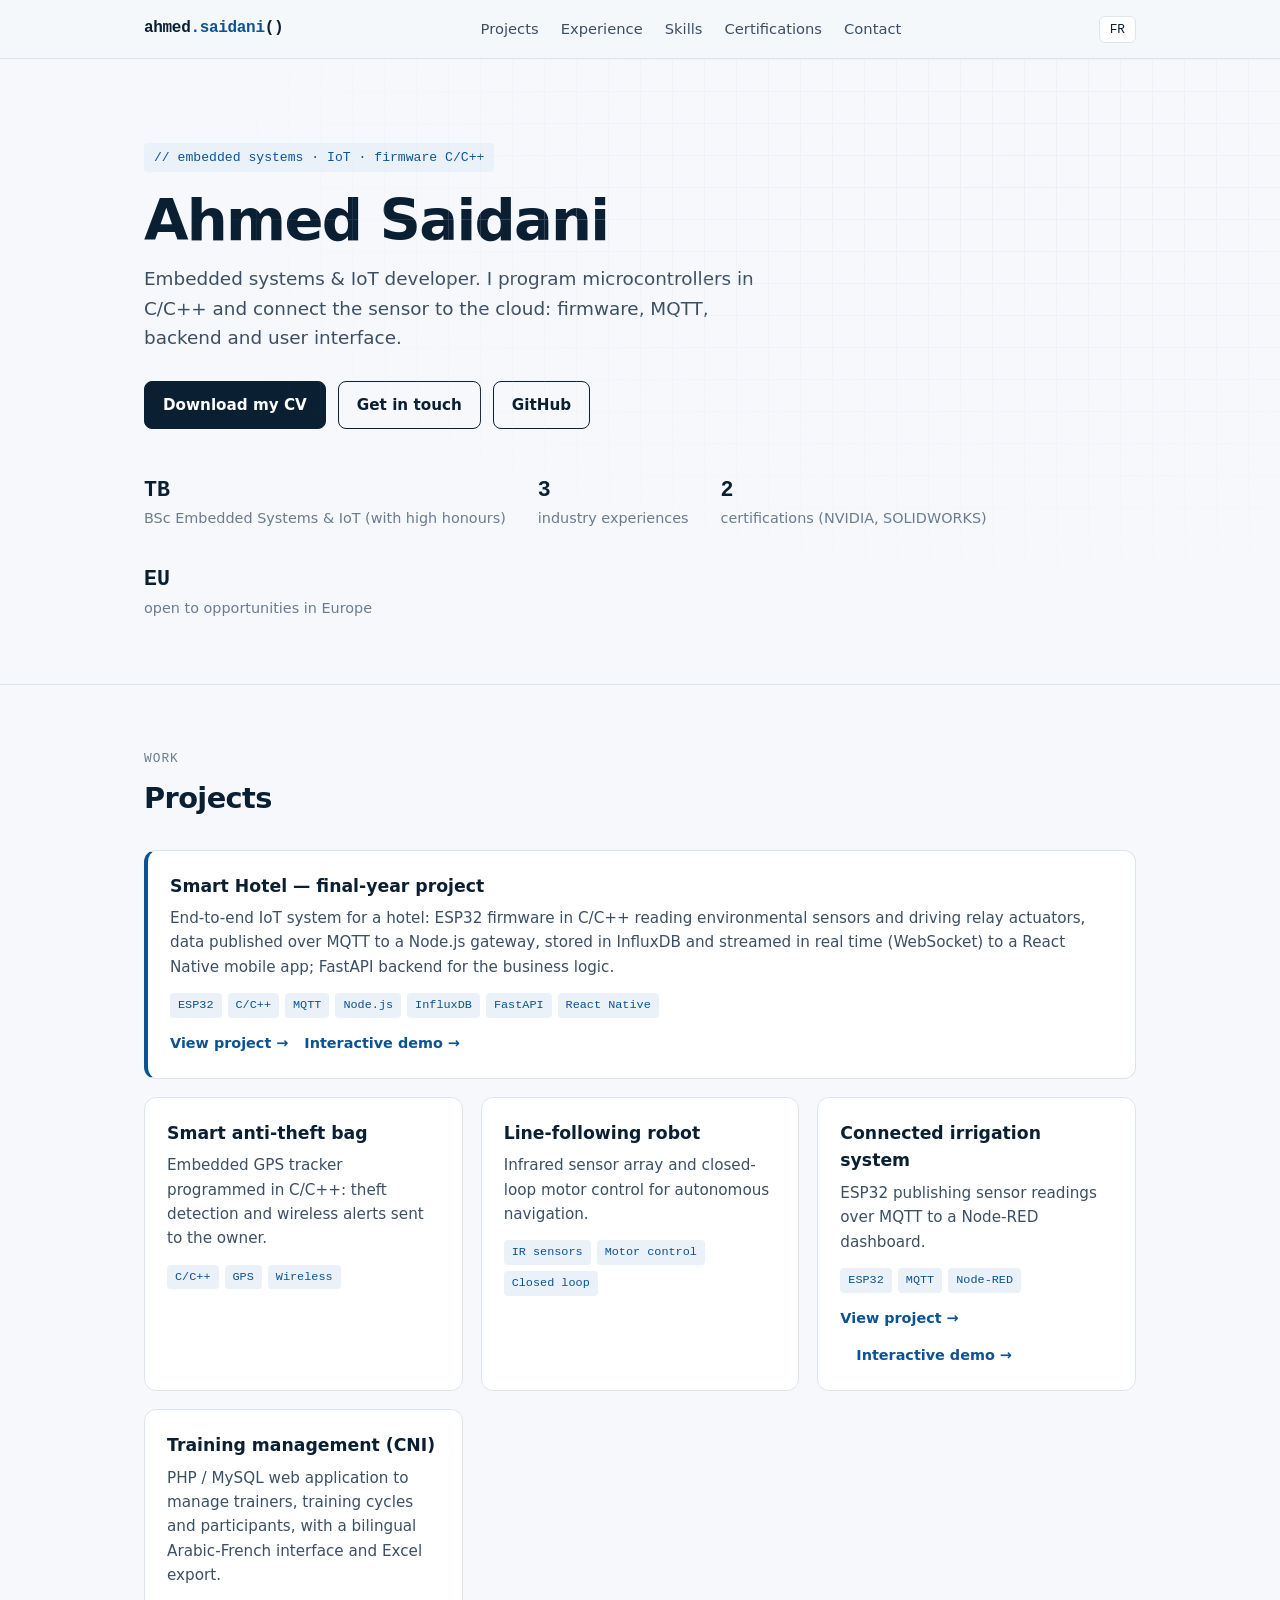
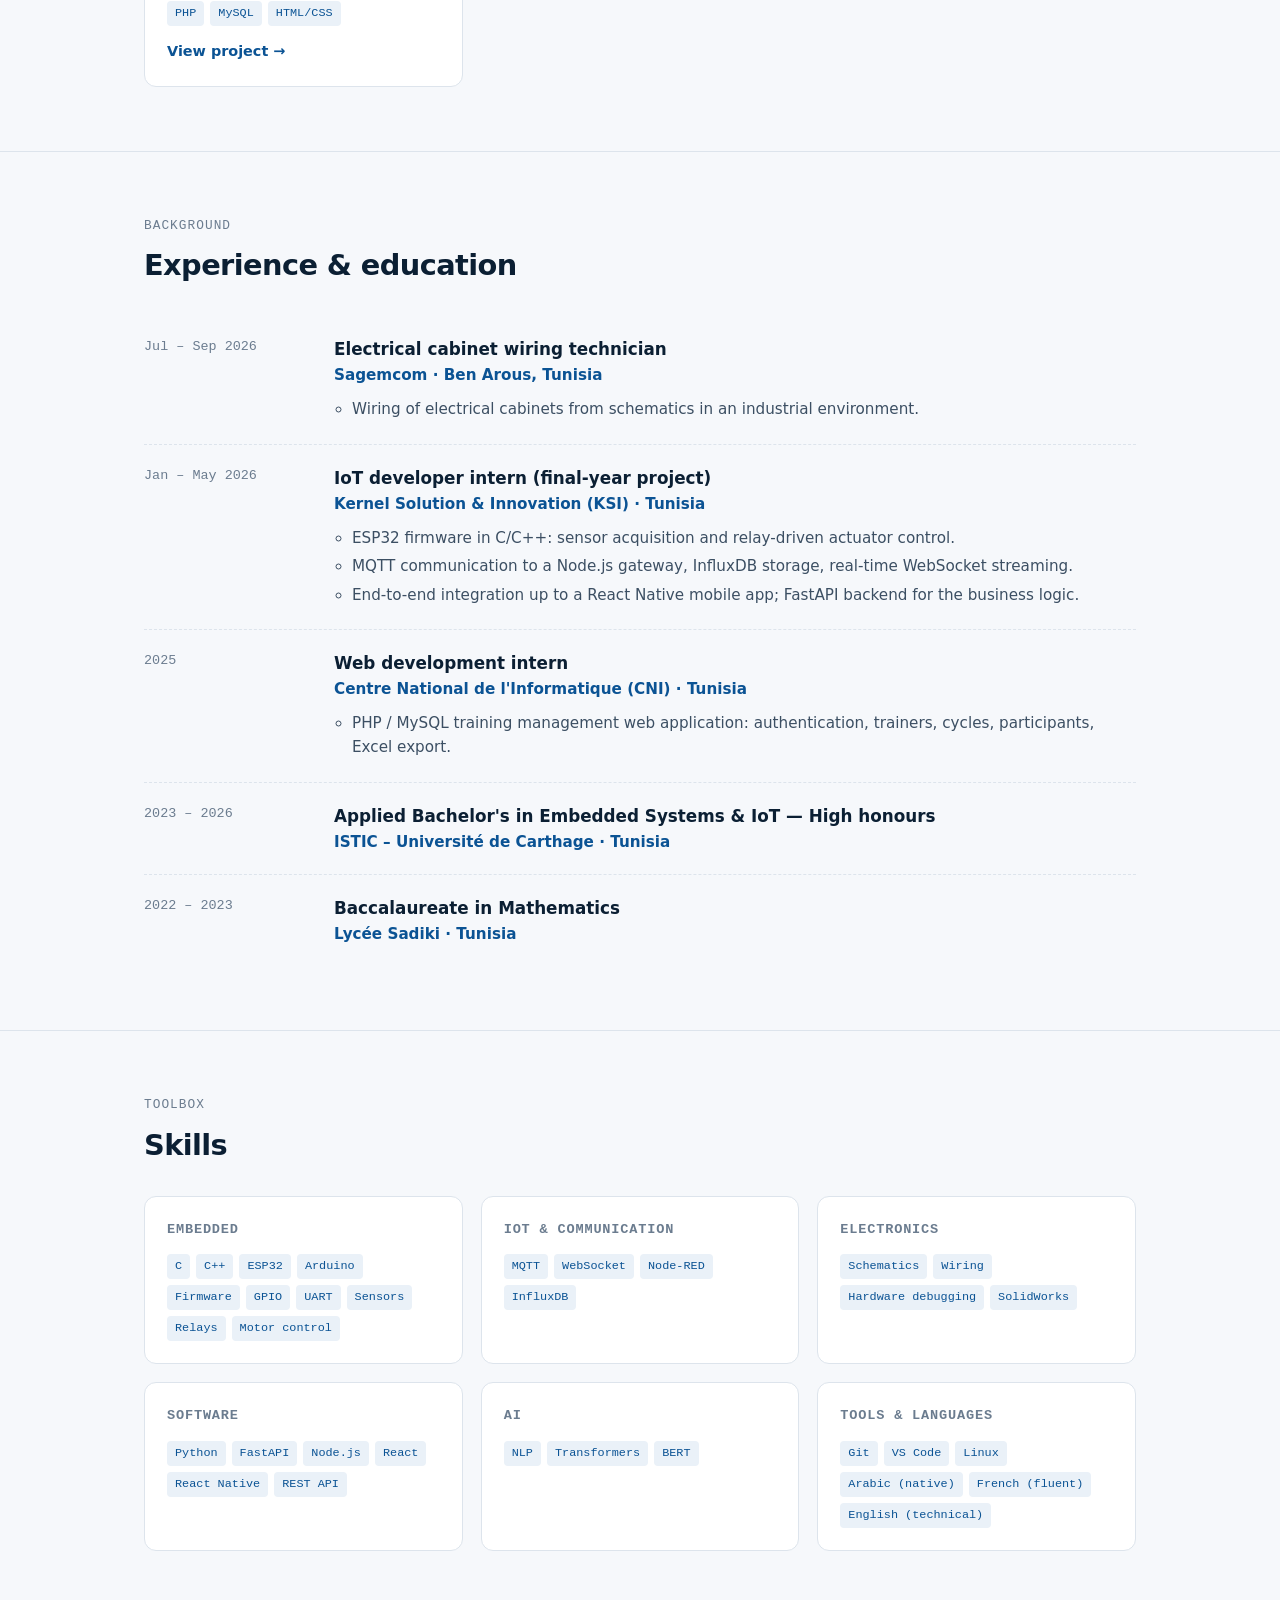
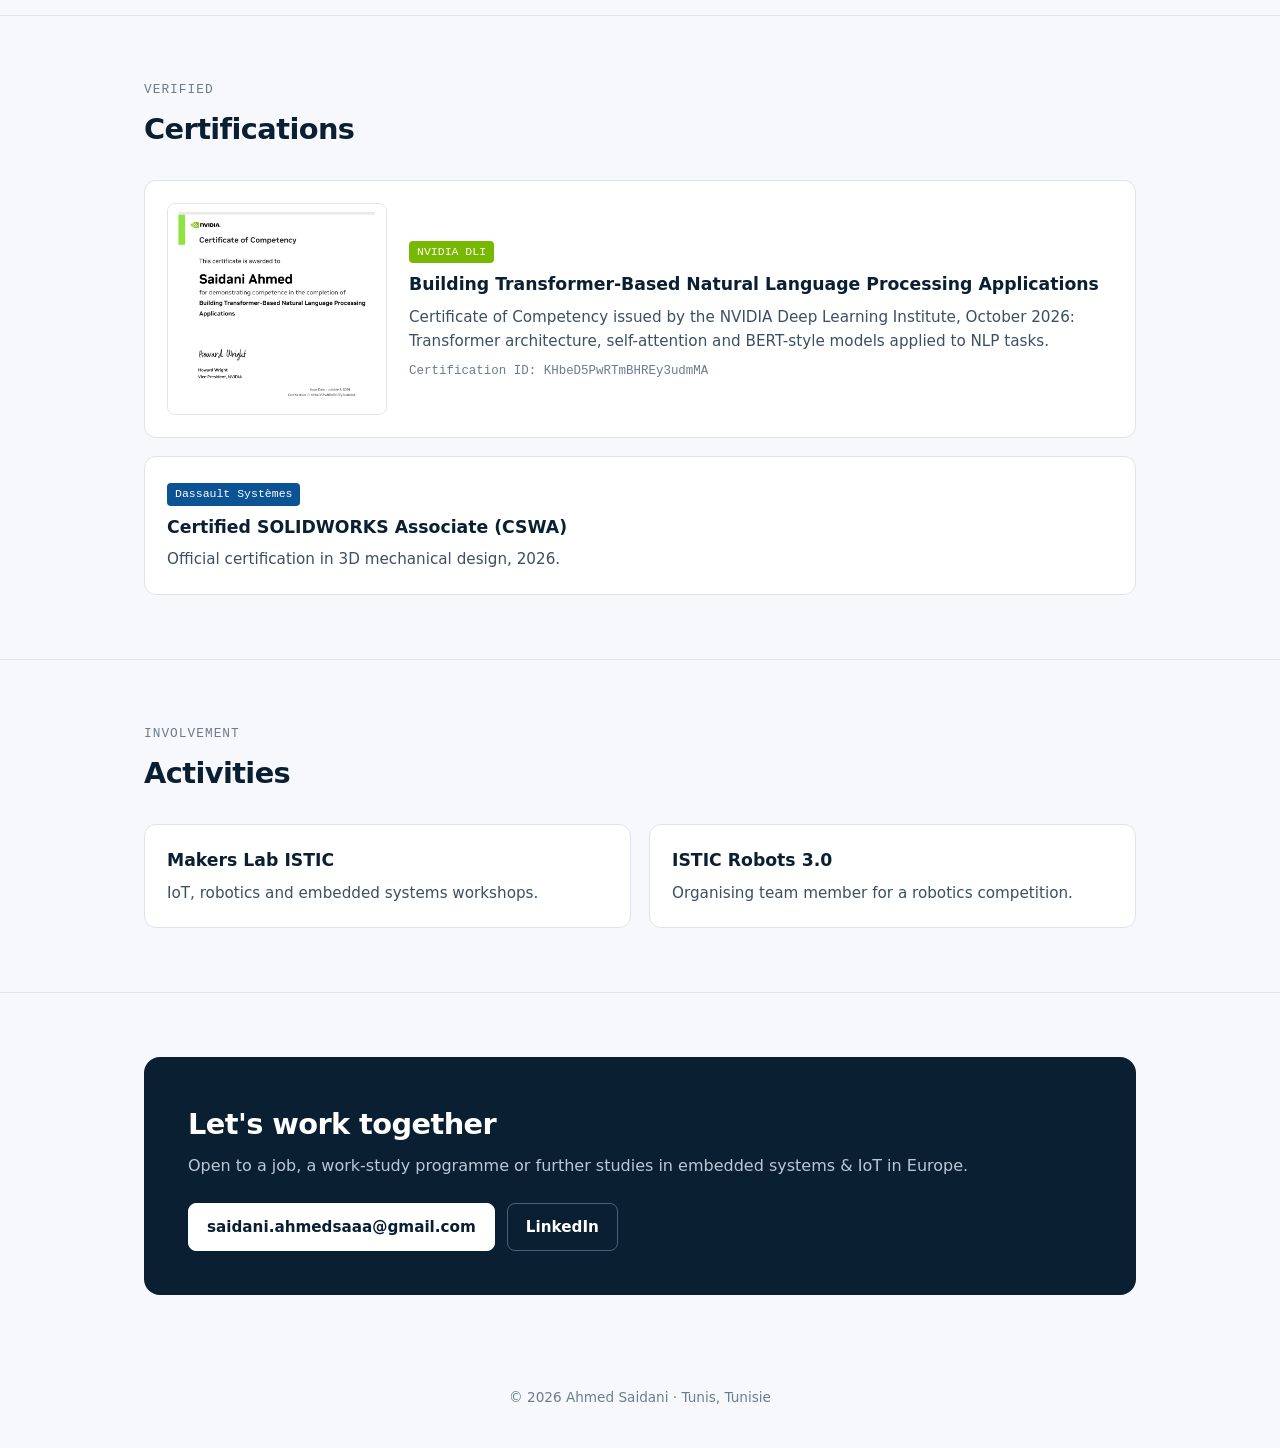
==== commit 9850359e: "Page projet et démo interactive du système d'arrosage automatique Co-Authored-By: Claude Fable 5.2 <" ====
--- a/index.html
+++ b/index.html
@@ -98,6 +98,7 @@
           <p lang="fr">ESP32 qui publie les mesures des capteurs en MQTT vers un tableau de bord Node-RED.</p>
           <p lang="en">ESP32 publishing sensor readings over MQTT to a Node-RED dashboard.</p>
           <div class="chips"><span class="chip">ESP32</span><span class="chip">MQTT</span><span class="chip">Node-RED</span></div>
+          <a class="more" href="projets/irrigation.html"><span lang="fr">Voir le projet →</span><span lang="en">View project →</span></a><a class="more" href="demo/irrigation.html"><span lang="fr">Démo interactive →</span><span lang="en">Interactive demo →</span></a>
         </article>
         <article class="card">
           <h3><span lang="fr">Gestion des formations (CNI)</span><span lang="en">Training management (CNI)</span></h3>
